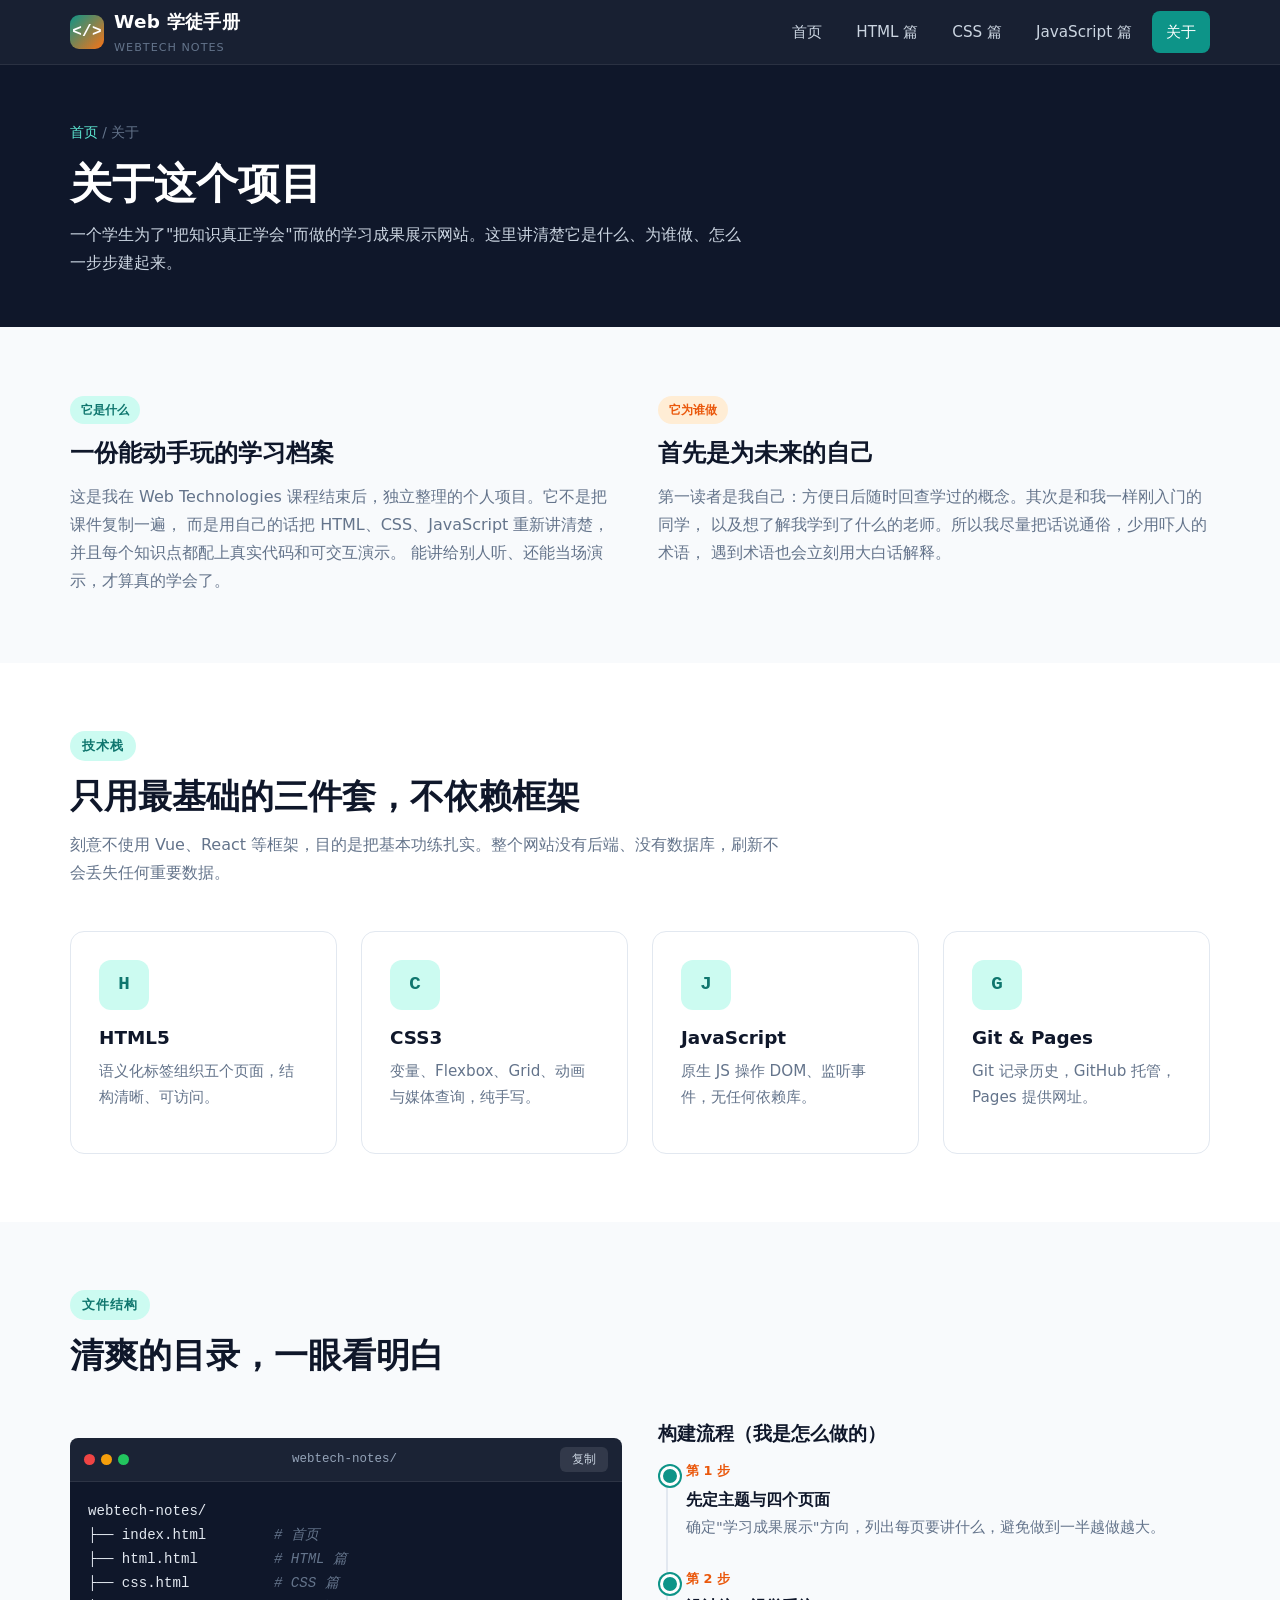
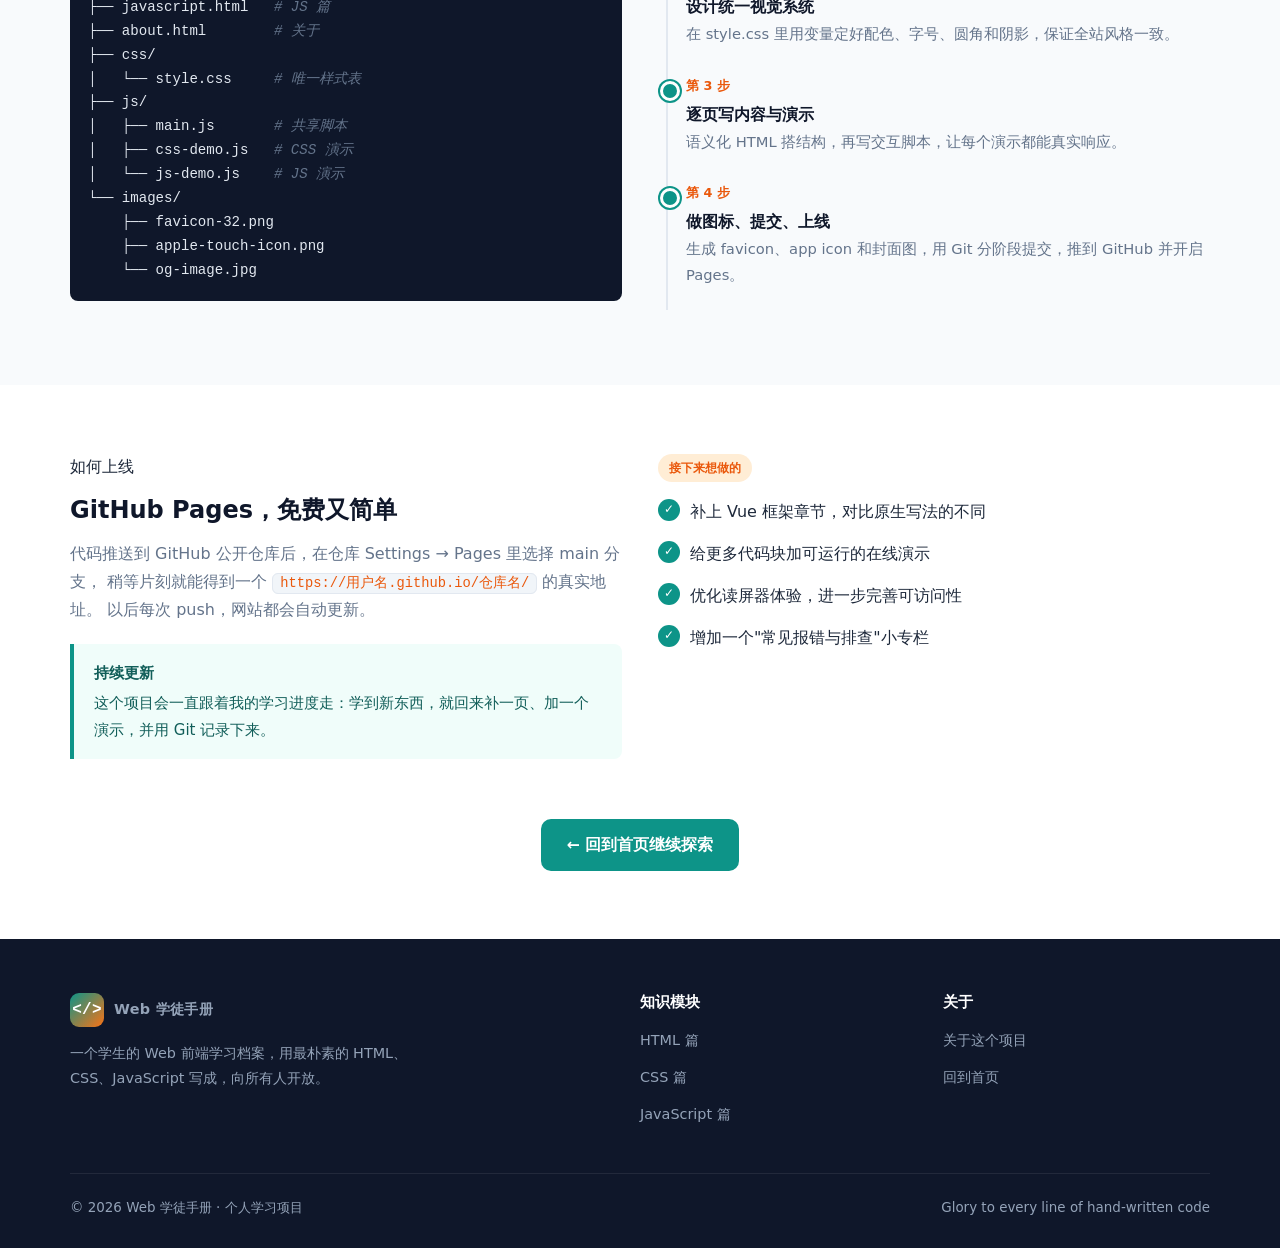
==== about.html @ 60e138d3 "添加关于页：项目背景、技术栈与构建流程" ====
<!DOCTYPE html>
<html lang="zh-CN">
<head>
  <meta charset="UTF-8">
  <meta name="viewport" content="width=device-width, initial-scale=1.0">
  <title>关于 · Web 学徒手册</title>
  <meta name="description" content="关于这个学习成果展示网站：它是什么、为谁而做、用了哪些技术，以及从空文件夹到上线的完整构建过程。">

  <link rel="icon" href="images/favicon-32.png" sizes="32x32">
  <link rel="apple-touch-icon" href="images/apple-touch-icon.png">
  <meta property="og:title" content="关于 · Web 学徒手册">
  <meta property="og:description" content="这个学习展示网站是什么、为谁做、怎么建的。">
  <meta property="og:image" content="https://YOUR-NAME.github.io/webtech-notes/images/og-image.jpg">
  <meta property="og:url" content="https://YOUR-NAME.github.io/webtech-notes/about.html">
  <meta property="og:type" content="website">
  <meta name="twitter:card" content="summary_large_image">

  <link rel="stylesheet" href="css/style.css">
</head>
<body>

  <header class="site-header">
    <div class="container nav-bar">
      <a class="brand" href="index.html">
        <span class="mark">&lt;/&gt;</span>
        <span>Web 学徒手册<small>WEBTECH NOTES</small></span>
      </a>
      <button class="nav-toggle" aria-label="切换菜单" aria-expanded="false">
        <span></span><span></span><span></span>
      </button>
      <nav class="nav-links" aria-label="主导航">
        <a href="index.html">首页</a>
        <a href="html.html">HTML 篇</a>
        <a href="css.html">CSS 篇</a>
        <a href="javascript.html">JavaScript 篇</a>
        <a href="about.html" class="active">关于</a>
      </nav>
    </div>
  </header>

  <main>
    <section class="page-hero">
      <div class="container">
        <p class="crumb"><a href="index.html">首页</a> / 关于</p>
        <h1>关于这个项目</h1>
        <p>一个学生为了"把知识真正学会"而做的学习成果展示网站。这里讲清楚它是什么、为谁做、怎么一步步建起来。</p>
      </div>
    </section>

    <!-- 是什么 / 为谁 -->
    <section class="section">
      <div class="container">
        <div class="grid grid-2" style="gap:36px; align-items:start;">
          <article class="reveal">
            <span class="badge">它是什么</span>
            <h2 style="margin:14px 0;">一份能动手玩的学习档案</h2>
            <p style="color:var(--muted);">
              这是我在 Web Technologies 课程结束后，独立整理的个人项目。它不是把课件复制一遍，
              而是用自己的话把 HTML、CSS、JavaScript 重新讲清楚，并且每个知识点都配上真实代码和可交互演示。
              能讲给别人听、还能当场演示，才算真的学会了。
            </p>
          </article>
          <article class="reveal">
            <span class="badge orange">它为谁做</span>
            <h2 style="margin:14px 0;">首先是为未来的自己</h2>
            <p style="color:var(--muted);">
              第一读者是我自己：方便日后随时回查学过的概念。其次是和我一样刚入门的同学，
              以及想了解我学到了什么的老师。所以我尽量把话说通俗，少用吓人的术语，
              遇到术语也会立刻用大白话解释。
            </p>
          </article>
        </div>
      </div>
    </section>

    <!-- 技术栈 -->
    <section class="section alt">
      <div class="container">
        <div class="section-head reveal">
          <span class="tag">技术栈</span>
          <h2>只用最基础的三件套，不依赖框架</h2>
          <p>刻意不使用 Vue、React 等框架，目的是把基本功练扎实。整个网站没有后端、没有数据库，刷新不会丢失任何重要数据。</p>
        </div>
        <div class="grid grid-4">
          <div class="card reveal">
            <div class="icon">H</div>
            <h3>HTML5</h3>
            <p>语义化标签组织五个页面，结构清晰、可访问。</p>
          </div>
          <div class="card reveal">
            <div class="icon accent-bg">C</div>
            <h3>CSS3</h3>
            <p>变量、Flexbox、Grid、动画与媒体查询，纯手写。</p>
          </div>
          <div class="card reveal">
            <div class="icon">J</div>
            <h3>JavaScript</h3>
            <p>原生 JS 操作 DOM、监听事件，无任何依赖库。</p>
          </div>
          <div class="card reveal">
            <div class="icon accent-bg">G</div>
            <h3>Git &amp; Pages</h3>
            <p>Git 记录历史，GitHub 托管，Pages 提供网址。</p>
          </div>
        </div>
      </div>
    </section>

    <!-- 项目结构 -->
    <section class="section">
      <div class="container">
        <div class="section-head reveal">
          <span class="tag">文件结构</span>
          <h2>清爽的目录，一眼看明白</h2>
        </div>
        <div class="grid grid-2" style="align-items:start; gap:36px;">
          <div class="reveal">
            <div class="code-block">
              <div class="code-bar">
                <span class="dots"><i></i><i></i><i></i></span>
                <span class="fname">webtech-notes/</span>
                <button class="copy-btn">复制</button>
              </div>
<pre>webtech-notes/
├── index.html        <span class="t-com"># 首页</span>
├── html.html         <span class="t-com"># HTML 篇</span>
├── css.html          <span class="t-com"># CSS 篇</span>
├── javascript.html   <span class="t-com"># JS 篇</span>
├── about.html        <span class="t-com"># 关于</span>
├── css/
│   └── style.css     <span class="t-com"># 唯一样式表</span>
├── js/
│   ├── main.js       <span class="t-com"># 共享脚本</span>
│   ├── css-demo.js   <span class="t-com"># CSS 演示</span>
│   └── js-demo.js    <span class="t-com"># JS 演示</span>
└── images/
    ├── favicon-32.png
    ├── apple-touch-icon.png
    └── og-image.jpg</pre>
            </div>
          </div>
          <div class="reveal">
            <h3 style="margin-bottom:14px;">构建流程（我是怎么做的）</h3>
            <div class="timeline">
              <div class="timeline-item">
                <div class="when">第 1 步</div>
                <h4>先定主题与四个页面</h4>
                <p>确定"学习成果展示"方向，列出每页要讲什么，避免做到一半越做越大。</p>
              </div>
              <div class="timeline-item">
                <div class="when">第 2 步</div>
                <h4>设计统一视觉系统</h4>
                <p>在 style.css 里用变量定好配色、字号、圆角和阴影，保证全站风格一致。</p>
              </div>
              <div class="timeline-item">
                <div class="when">第 3 步</div>
                <h4>逐页写内容与演示</h4>
                <p>语义化 HTML 搭结构，再写交互脚本，让每个演示都能真实响应。</p>
              </div>
              <div class="timeline-item">
                <div class="when">第 4 步</div>
                <h4>做图标、提交、上线</h4>
                <p>生成 favicon、app icon 和封面图，用 Git 分阶段提交，推到 GitHub 并开启 Pages。</p>
              </div>
            </div>
          </div>
        </div>
      </div>
    </section>

    <!-- 部署与未来 -->
    <section class="section alt">
      <div class="container">
        <div class="grid grid-2" style="gap:36px; align-items:start;">
          <div class="reveal">
            <span class="tag">如何上线</span>
            <h2 style="margin:14px 0;">GitHub Pages，免费又简单</h2>
            <p style="color:var(--muted); margin-bottom:16px;">
              代码推送到 GitHub 公开仓库后，在仓库 Settings → Pages 里选择 main 分支，
              稍等片刻就能得到一个 <code class="inline">https://用户名.github.io/仓库名/</code> 的真实地址。
              以后每次 push，网站都会自动更新。
            </p>
            <div class="callout info">
              <strong>持续更新</strong>
              这个项目会一直跟着我的学习进度走：学到新东西，就回来补一页、加一个演示，并用 Git 记录下来。
            </div>
          </div>
          <div class="reveal">
            <span class="badge orange">接下来想做的</span>
            <ul class="feature-list" style="margin-top:16px;">
              <li>补上 Vue 框架章节，对比原生写法的不同</li>
              <li>给更多代码块加可运行的在线演示</li>
              <li>优化读屏器体验，进一步完善可访问性</li>
              <li>增加一个"常见报错与排查"小专栏</li>
            </ul>
          </div>
        </div>

        <div style="display:flex; justify-content:center; margin-top:40px;" class="reveal">
          <a href="index.html" class="btn btn-primary">← 回到首页继续探索</a>
        </div>
      </div>
    </section>
  </main>

  <footer class="site-footer">
    <div class="container">
      <div class="footer-grid">
        <div>
          <a class="brand" href="index.html">
            <span class="mark">&lt;/&gt;</span><span>Web 学徒手册</span>
          </a>
          <p>一个学生的 Web 前端学习档案，用最朴素的 HTML、CSS、JavaScript 写成，向所有人开放。</p>
        </div>
        <div>
          <h4>知识模块</h4>
          <ul>
            <li><a href="html.html">HTML 篇</a></li>
            <li><a href="css.html">CSS 篇</a></li>
            <li><a href="javascript.html">JavaScript 篇</a></li>
          </ul>
        </div>
        <div>
          <h4>关于</h4>
          <ul>
            <li><a href="about.html">关于这个项目</a></li>
            <li><a href="index.html">回到首页</a></li>
          </ul>
        </div>
      </div>
      <div class="footer-bottom">
        <span>© <span data-year>2026</span> Web 学徒手册 · 个人学习项目</span>
        <span>Glory to every line of hand-written code</span>
      </div>
    </div>
  </footer>

  <button class="to-top" aria-label="回到顶部">↑</button>
  <script src="js/main.js"></script>
</body>
</html>
---- css/style.css ----
/* =========================================================
   WebTech Notes · 学习成果展示网站 共享样式表
   纯手写 CSS：变量 + Flexbox + Grid + 响应式
   ========================================================= */

/* ---------- 设计变量 ---------- */
:root {
  --brand: #0d9488;        /* 主色 teal */
  --brand-dark: #0f766e;
  --brand-light: #ccfbf1;
  --accent: #f97316;       /* 橙色强调 */
  --accent-dark: #ea580c;
  --ink: #1e293b;          /* 正文深灰蓝 */
  --muted: #64748b;
  --line: #e2e8f0;
  --bg: #f8fafc;
  --card: #ffffff;
  --dark: #0f172a;         /* 导航/页脚/代码块 */
  --code-bg: #0f172a;
  --code-ink: #e2e8f0;
  --shadow: 0 4px 16px rgba(15, 23, 42, 0.08);
  --shadow-lg: 0 12px 32px rgba(15, 23, 42, 0.14);
  --radius: 14px;
  --radius-sm: 8px;
  --maxw: 1140px;
  --font: "PingFang SC", "Microsoft YaHei", "Segoe UI", system-ui, -apple-system, sans-serif;
  --mono: "Cascadia Code", "JetBrains Mono", Consolas, Monaco, "Courier New", monospace;
}

/* ---------- 基础重置 ---------- */
* { margin: 0; padding: 0; box-sizing: border-box; }

html { scroll-behavior: smooth; }

body {
  font-family: var(--font);
  color: var(--ink);
  background: var(--bg);
  line-height: 1.75;
  font-size: 16px;
  -webkit-font-smoothing: antialiased;
}

img { max-width: 100%; display: block; }
a { color: var(--brand-dark); text-decoration: none; }
ul { list-style: none; }

h1, h2, h3, h4 { line-height: 1.3; color: var(--dark); font-weight: 700; }

.container { width: min(92%, var(--maxw)); margin-inline: auto; }

/* ---------- 顶部导航 ---------- */
.site-header {
  position: sticky;
  top: 0;
  z-index: 100;
  background: rgba(15, 23, 42, 0.96);
  backdrop-filter: blur(8px);
  border-bottom: 1px solid rgba(255, 255, 255, 0.08);
}
.nav-bar {
  display: flex;
  align-items: center;
  justify-content: space-between;
  height: 64px;
}
.brand {
  display: flex;
  align-items: center;
  gap: 10px;
  color: #fff;
  font-weight: 800;
  font-size: 1.15rem;
  letter-spacing: 0.3px;
}
.brand .mark {
  display: grid;
  place-items: center;
  width: 34px;
  height: 34px;
  border-radius: 9px;
  background: linear-gradient(135deg, var(--brand), var(--accent));
  color: #fff;
  font-family: var(--mono);
  font-size: 1rem;
}
.brand small { color: var(--muted); font-weight: 500; font-size: 0.7rem; display: block; letter-spacing: 1px; }

.nav-links { display: flex; align-items: center; gap: 6px; }
.nav-links a {
  color: #cbd5e1;
  padding: 8px 14px;
  border-radius: 8px;
  font-size: 0.95rem;
  font-weight: 500;
  transition: background 0.2s, color 0.2s;
}
.nav-links a:hover { background: rgba(255, 255, 255, 0.1); color: #fff; }
.nav-links a.active { background: var(--brand); color: #fff; }

/* 汉堡按钮（移动端） */
.nav-toggle {
  display: none;
  flex-direction: column;
  justify-content: center;
  gap: 5px;
  width: 42px;
  height: 42px;
  background: transparent;
  border: 0;
  cursor: pointer;
}
.nav-toggle span {
  display: block;
  height: 2px;
  width: 22px;
  margin-inline: auto;
  background: #fff;
  border-radius: 2px;
  transition: transform 0.25s, opacity 0.25s;
}
.nav-toggle.open span:nth-child(1) { transform: translateY(7px) rotate(45deg); }
.nav-toggle.open span:nth-child(2) { opacity: 0; }
.nav-toggle.open span:nth-child(3) { transform: translateY(-7px) rotate(-45deg); }

/* ---------- Hero 区 ---------- */
.hero {
  position: relative;
  background: radial-gradient(1200px 500px at 80% -10%, rgba(13, 148, 136, 0.35), transparent),
              radial-gradient(900px 500px at 10% 10%, rgba(249, 115, 22, 0.22), transparent),
              var(--dark);
  color: #e2e8f0;
  padding: 84px 0 92px;
  overflow: hidden;
}
.hero .eyebrow {
  display: inline-flex;
  align-items: center;
  gap: 8px;
  background: rgba(255, 255, 255, 0.08);
  border: 1px solid rgba(255, 255, 255, 0.14);
  color: var(--brand-light);
  padding: 6px 14px;
  border-radius: 999px;
  font-size: 0.82rem;
  font-weight: 600;
  margin-bottom: 22px;
}
.hero h1 {
  color: #fff;
  font-size: clamp(2rem, 5vw, 3.2rem);
  margin-bottom: 18px;
  letter-spacing: 0.5px;
}
.hero h1 .grad {
  background: linear-gradient(90deg, var(--brand-light), #5eead4 40%, var(--accent));
  -webkit-background-clip: text;
  background-clip: text;
  color: transparent;
}
.hero p.lead {
  font-size: 1.1rem;
  color: #cbd5e1;
  max-width: 640px;
  margin-bottom: 32px;
}
.hero-actions { display: flex; flex-wrap: wrap; gap: 14px; }
.hero-stats {
  display: flex;
  flex-wrap: wrap;
  gap: 36px;
  margin-top: 48px;
}
.hero-stats .num {
  font-size: 2rem;
  font-weight: 800;
  color: #fff;
  font-family: var(--mono);
}
.hero-stats .lbl { color: var(--muted); font-size: 0.88rem; }

/* 页面内小 hero（子页面顶部） */
.page-hero {
  background: var(--dark);
  color: #e2e8f0;
  padding: 56px 0 50px;
}
.page-hero .crumb { font-size: 0.85rem; color: var(--muted); margin-bottom: 12px; }
.page-hero .crumb a { color: #5eead4; }
.page-hero h1 { color: #fff; font-size: clamp(1.8rem, 4vw, 2.6rem); margin-bottom: 10px; }
.page-hero p { color: #cbd5e1; max-width: 680px; }

/* ---------- 按钮 ---------- */
.btn {
  display: inline-flex;
  align-items: center;
  gap: 8px;
  padding: 12px 26px;
  border-radius: 10px;
  font-weight: 600;
  font-size: 0.98rem;
  border: 0;
  cursor: pointer;
  transition: transform 0.15s, box-shadow 0.2s, background 0.2s;
}
.btn-primary { background: var(--brand); color: #fff; }
.btn-primary:hover { background: var(--brand-dark); transform: translateY(-2px); box-shadow: var(--shadow); }
.btn-accent { background: var(--accent); color: #fff; }
.btn-accent:hover { background: var(--accent-dark); transform: translateY(-2px); }
.btn-ghost { background: rgba(255,255,255,0.08); color: #fff; border: 1px solid rgba(255,255,255,0.2); }
.btn-ghost:hover { background: rgba(255,255,255,0.16); }
.btn-sm { padding: 8px 16px; font-size: 0.88rem; border-radius: 8px; }

/* ---------- 通用区块 ---------- */
.section { padding: 68px 0; }
.section.alt { background: #fff; }
.section-head { max-width: 720px; margin-bottom: 44px; }
.section-head .tag {
  display: inline-block;
  color: var(--brand-dark);
  background: var(--brand-light);
  font-weight: 700;
  font-size: 0.8rem;
  letter-spacing: 1px;
  padding: 4px 12px;
  border-radius: 999px;
  margin-bottom: 14px;
}
.section-head h2 { font-size: clamp(1.5rem, 3vw, 2.1rem); margin-bottom: 12px; }
.section-head p { color: var(--muted); }

/* ---------- 卡片网格 ---------- */
.grid { display: grid; gap: 24px; }
.grid-3 { grid-template-columns: repeat(3, 1fr); }
.grid-2 { grid-template-columns: repeat(2, 1fr); }
.grid-4 { grid-template-columns: repeat(4, 1fr); }

.card {
  background: var(--card);
  border: 1px solid var(--line);
  border-radius: var(--radius);
  padding: 28px;
  transition: transform 0.2s, box-shadow 0.2s, border-color 0.2s;
}
.card:hover { transform: translateY(-6px); box-shadow: var(--shadow-lg); border-color: var(--brand); }
.card .icon {
  display: grid;
  place-items: center;
  width: 50px;
  height: 50px;
  border-radius: 12px;
  background: var(--brand-light);
  color: var(--brand-dark);
  font-family: var(--mono);
  font-weight: 800;
  font-size: 1.2rem;
  margin-bottom: 16px;
}
.card h3 { font-size: 1.15rem; margin-bottom: 8px; }
.card p { color: var(--muted); font-size: 0.95rem; margin-bottom: 14px; }
.card .go { font-weight: 600; color: var(--brand-dark); font-size: 0.9rem; }
.card .go::after { content: " →"; transition: margin 0.2s; }
.card:hover .go::after { margin-left: 4px; }

/* 模块卡片（首页，带编号颜色） */
.module-card { display: flex; flex-direction: column; }
.module-card .icon.accent-bg { background: #ffedd5; color: var(--accent-dark); }

/* ---------- 代码块 ---------- */
.code-block {
  position: relative;
  background: var(--code-bg);
  border-radius: var(--radius-sm);
  margin: 16px 0;
  overflow: hidden;
}
.code-block .code-bar {
  display: flex;
  align-items: center;
  justify-content: space-between;
  padding: 9px 14px;
  background: rgba(255,255,255,0.05);
  border-bottom: 1px solid rgba(255,255,255,0.08);
}
.code-block .dots { display: flex; gap: 6px; }
.code-block .dots i { width: 11px; height: 11px; border-radius: 50%; background: #ef4444; display: block; }
.code-block .dots i:nth-child(2) { background: #f59e0b; }
.code-block .dots i:nth-child(3) { background: #22c55e; }
.code-block .fname { color: #94a3b8; font-size: 0.78rem; font-family: var(--mono); }
.copy-btn {
  background: rgba(255,255,255,0.1);
  color: #cbd5e1;
  border: 0;
  padding: 4px 12px;
  border-radius: 6px;
  font-size: 0.78rem;
  cursor: pointer;
  font-family: var(--font);
}
.copy-btn:hover { background: var(--brand); color: #fff; }
.code-block pre {
  padding: 18px;
  overflow-x: auto;
  font-family: var(--mono);
  font-size: 0.88rem;
  line-height: 1.7;
  color: var(--code-ink);
}
/* 简单的语法高亮（用 span 类手动标注） */
.t-tag { color: #7dd3fc; }
.t-attr { color: #fcd34d; }
.t-str { color: #86efac; }
.t-com { color: #64748b; font-style: italic; }
.t-kw { color: #c4b5fd; }
.t-fn { color: #fbbf24; }
.t-num { color: #fca5a5; }

/* 行内代码 */
code.inline {
  background: #f1f5f9;
  color: var(--accent-dark);
  border: 1px solid var(--line);
  padding: 2px 7px;
  border-radius: 6px;
  font-family: var(--mono);
  font-size: 0.86em;
}

/* ---------- 演示框（交互 demo） ---------- */
.demo {
  border: 1px solid var(--line);
  border-radius: var(--radius);
  background: #fff;
  padding: 26px;
  margin: 18px 0;
}
.demo .demo-title {
  font-size: 0.82rem;
  font-weight: 700;
  color: var(--brand-dark);
  text-transform: uppercase;
  letter-spacing: 1px;
  margin-bottom: 16px;
  display: flex;
  align-items: center;
  gap: 8px;
}
.demo .demo-title::before {
  content: "";
  width: 8px; height: 8px; border-radius: 50%;
  background: var(--accent);
}
.demo-row { display: flex; flex-wrap: wrap; gap: 14px; align-items: center; }

/* ---------- 标签/徽章 ---------- */
.badge {
  display: inline-block;
  padding: 3px 11px;
  border-radius: 999px;
  font-size: 0.78rem;
  font-weight: 600;
  background: var(--brand-light);
  color: var(--brand-dark);
}
.badge.orange { background: #ffedd5; color: var(--accent-dark); }
.badge.slate { background: #f1f5f9; color: var(--muted); }

/* ---------- 知识点列表 ---------- */
.feature-list { display: grid; gap: 14px; }
.feature-list li {
  position: relative;
  padding-left: 32px;
  color: var(--ink);
}
.feature-list li::before {
  content: "✓";
  position: absolute;
  left: 0; top: 1px;
  display: grid;
  place-items: center;
  width: 22px; height: 22px;
  border-radius: 50%;
  background: var(--brand);
  color: #fff;
  font-size: 0.75rem;
  font-weight: 700;
}

/* ---------- 表格 ---------- */
.table-wrap { overflow-x: auto; border: 1px solid var(--line); border-radius: var(--radius-sm); }
table { width: 100%; border-collapse: collapse; background: #fff; min-width: 520px; }
th, td { padding: 13px 16px; text-align: left; border-bottom: 1px solid var(--line); font-size: 0.92rem; }
th { background: #f1f5f9; color: var(--dark); font-weight: 700; }
tbody tr:last-child td { border-bottom: 0; }
tbody tr:hover { background: #f8fafc; }

/* ---------- 语义化标签示意（HTML 页） ---------- */
.semantic-demo {
  border: 2px dashed var(--brand);
  border-radius: var(--radius-sm);
  padding: 14px;
  display: grid;
  gap: 10px;
}
.semantic-demo .sem-box {
  border: 1px solid var(--line);
  border-radius: 8px;
  padding: 12px 14px;
  background: #f8fafc;
  font-family: var(--mono);
  font-size: 0.85rem;
  color: var(--brand-dark);
}
.semantic-demo .sem-box.header { background: var(--dark); color: #5eead4; }
.semantic-demo .sem-box.footer { background: var(--dark); color: #fdba74; }
.semantic-demo .mid { display: grid; grid-template-columns: 2fr 1fr; gap: 10px; }

/* ---------- 盒模型交互演示（CSS 页） ---------- */
.box-model-stage {
  display: grid;
  place-items: center;
  background: #f1f5f9;
  border-radius: var(--radius-sm);
  padding: 30px;
}
.bm-margin { background: #fde68a; padding: 26px; border-radius: 6px; transition: padding 0.2s; }
.bm-border { background: var(--accent); padding: 14px; border-radius: 4px; transition: padding 0.2s; }
.bm-padding { background: #a7f3d0; padding: 20px; border-radius: 4px; transition: padding 0.2s; }
.bm-content {
  background: #7dd3fc;
  min-width: 150px;
  text-align: center;
  padding: 22px;
  border-radius: 4px;
  font-family: var(--mono);
  font-weight: 700;
}
.range-control { display: flex; flex-direction: column; gap: 4px; }
.range-control label { font-size: 0.85rem; font-weight: 600; color: var(--muted); }
.range-control input[type=range] { width: 100%; accent-color: var(--brand); }
.range-control .val { font-family: var(--mono); color: var(--accent-dark); font-weight: 700; }

/* Flexbox 演示 */
.flex-stage {
  display: flex;
  gap: 10px;
  background: #f1f5f9;
  border-radius: var(--radius-sm);
  padding: 16px;
  min-height: 130px;
  transition: flex-direction 0.3s, justify-content 0.3s;
}
.flex-stage .flex-item {
  display: grid;
  place-items: center;
  width: 52px; height: 52px;
  background: var(--brand);
  color: #fff;
  border-radius: 8px;
  font-family: var(--mono);
  font-weight: 700;
}
.seg-control { display: inline-flex; background: #f1f5f9; border-radius: 8px; padding: 4px; gap: 4px; }
.seg-control button {
  border: 0;
  background: transparent;
  padding: 7px 14px;
  border-radius: 6px;
  cursor: pointer;
  font-size: 0.85rem;
  font-weight: 600;
  color: var(--muted);
  font-family: var(--font);
}
.seg-control button.on { background: var(--brand); color: #fff; }

/* ---------- JS 页小部件 ---------- */
.counter-display {
  font-family: var(--mono);
  font-size: 2.6rem;
  font-weight: 800;
  color: var(--dark);
  min-width: 110px;
  text-align: center;
}
.color-swatch {
  width: 100%;
  height: 110px;
  border-radius: var(--radius-sm);
  background: rgb(13, 148, 136);
  display: grid;
  place-items: center;
  color: #fff;
  font-family: var(--mono);
  font-weight: 700;
  transition: background 0.2s;
}
input[type=range].color-range { accent-color: var(--accent); width: 100%; }
.todo-input {
  display: flex; gap: 10px;
}
.todo-input input {
  flex: 1;
  padding: 11px 14px;
  border: 1px solid var(--line);
  border-radius: 8px;
  font-family: var(--font);
  font-size: 0.95rem;
}
.todo-input input:focus { outline: 2px solid var(--brand); border-color: transparent; }
.todo-list { margin-top: 16px; display: grid; gap: 8px; }
.todo-list li {
  display: flex;
  align-items: center;
  gap: 10px;
  padding: 10px 14px;
  background: #f8fafc;
  border: 1px solid var(--line);
  border-radius: 8px;
}
.todo-list li.done span { text-decoration: line-through; color: var(--muted); }
.todo-list li button {
  margin-left: auto;
  background: transparent;
  border: 0;
  color: #ef4444;
  cursor: pointer;
  font-size: 1rem;
}
.todo-empty { color: var(--muted); font-size: 0.9rem; text-align: center; padding: 14px; }

/* ---------- 时间线（学习历程） ---------- */
.timeline { position: relative; padding-left: 28px; }
.timeline::before {
  content: "";
  position: absolute;
  left: 8px; top: 6px; bottom: 6px;
  width: 2px;
  background: var(--line);
}
.timeline-item { position: relative; padding-bottom: 28px; }
.timeline-item::before {
  content: "";
  position: absolute;
  left: -26px; top: 6px;
  width: 14px; height: 14px;
  border-radius: 50%;
  background: var(--brand);
  border: 3px solid #fff;
  box-shadow: 0 0 0 2px var(--brand);
}
.timeline-item h4 { font-size: 1.02rem; margin-bottom: 4px; }
.timeline-item .when { font-size: 0.8rem; color: var(--accent-dark); font-weight: 700; margin-bottom: 6px; }
.timeline-item p { color: var(--muted); font-size: 0.92rem; }

/* ---------- 引用/提示框 ---------- */
.callout {
  border-left: 4px solid var(--accent);
  background: #fff7ed;
  padding: 16px 20px;
  border-radius: 0 var(--radius-sm) var(--radius-sm) 0;
  margin: 20px 0;
  color: #9a3412;
  font-size: 0.94rem;
}
.callout.info { border-color: var(--brand); background: #f0fdfa; color: #115e59; }
.callout strong { display: block; margin-bottom: 4px; }

/* ---------- 页脚 ---------- */
.site-footer {
  background: var(--dark);
  color: #94a3b8;
  padding: 54px 0 28px;
}
.footer-grid {
  display: grid;
  grid-template-columns: 2fr 1fr 1fr;
  gap: 36px;
  margin-bottom: 36px;
}
.site-footer .brand { margin-bottom: 14px; }
.site-footer p { font-size: 0.9rem; max-width: 340px; }
.site-footer h4 { color: #fff; font-size: 0.95rem; margin-bottom: 14px; }
.site-footer ul li { margin-bottom: 9px; }
.site-footer a { color: #94a3b8; font-size: 0.9rem; }
.site-footer a:hover { color: #5eead4; }
.footer-bottom {
  border-top: 1px solid rgba(255,255,255,0.08);
  padding-top: 22px;
  display: flex;
  justify-content: space-between;
  flex-wrap: wrap;
  gap: 10px;
  font-size: 0.84rem;
}

/* ---------- 回到顶部 ---------- */
.to-top {
  position: fixed;
  right: 24px;
  bottom: 24px;
  width: 46px;
  height: 46px;
  border-radius: 50%;
  background: var(--brand);
  color: #fff;
  border: 0;
  cursor: pointer;
  font-size: 1.2rem;
  box-shadow: var(--shadow-lg);
  opacity: 0;
  pointer-events: none;
  transform: translateY(12px);
  transition: opacity 0.25s, transform 0.25s, background 0.2s;
  z-index: 90;
}
.to-top.show { opacity: 1; pointer-events: auto; transform: translateY(0); }
.to-top:hover { background: var(--brand-dark); }

/* ---------- 滚动入场动画 ---------- */
.reveal { opacity: 0; transform: translateY(26px); transition: opacity 0.6s ease, transform 0.6s ease; }
.reveal.visible { opacity: 1; transform: translateY(0); }

/* ---------- 响应式 ---------- */
@media (max-width: 960px) {
  .grid-4 { grid-template-columns: repeat(2, 1fr); }
  .grid-3 { grid-template-columns: repeat(2, 1fr); }
  .footer-grid { grid-template-columns: 1fr 1fr; }
}

@media (max-width: 720px) {
  .nav-toggle { display: flex; }
  .nav-links {
    position: absolute;
    top: 64px;
    left: 0;
    right: 0;
    flex-direction: column;
    align-items: stretch;
    gap: 4px;
    background: var(--dark);
    padding: 14px 16px 20px;
    border-bottom: 1px solid rgba(255,255,255,0.1);
    max-height: 0;
    overflow: hidden;
    transition: max-height 0.3s ease, padding 0.3s ease;
    padding-top: 0;
    padding-bottom: 0;
  }
  .nav-links.open { max-height: 360px; padding-top: 14px; padding-bottom: 20px; }
  .nav-links a { padding: 12px 14px; }

  .grid-3, .grid-2, .grid-4 { grid-template-columns: 1fr; }
  .hero { padding: 60px 0 66px; }
  .hero-stats { gap: 24px; }
  .section { padding: 50px 0; }
  .semantic-demo .mid { grid-template-columns: 1fr; }
  .footer-grid { grid-template-columns: 1fr; gap: 26px; }
  .footer-bottom { flex-direction: column; }
}

@media (max-width: 420px) {
  .hero-actions .btn { width: 100%; justify-content: center; }
  .demo { padding: 18px; }
}
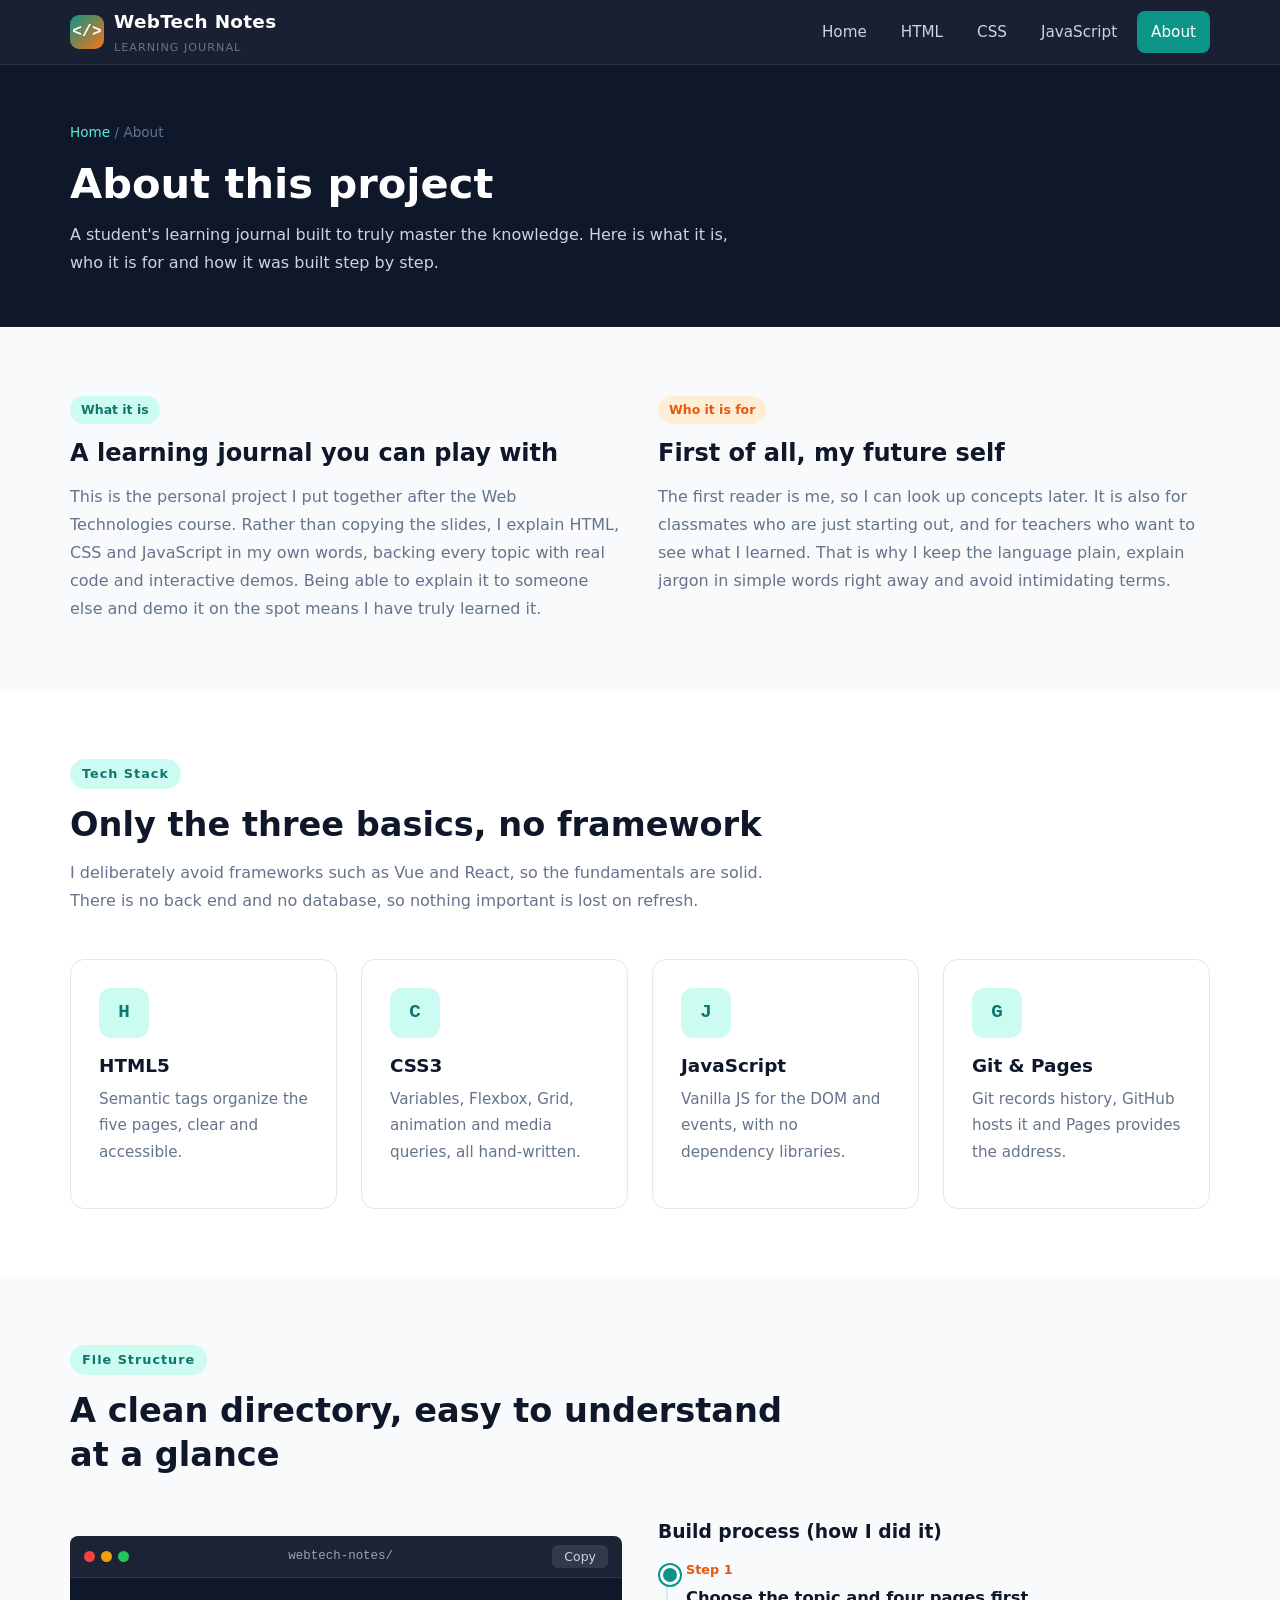
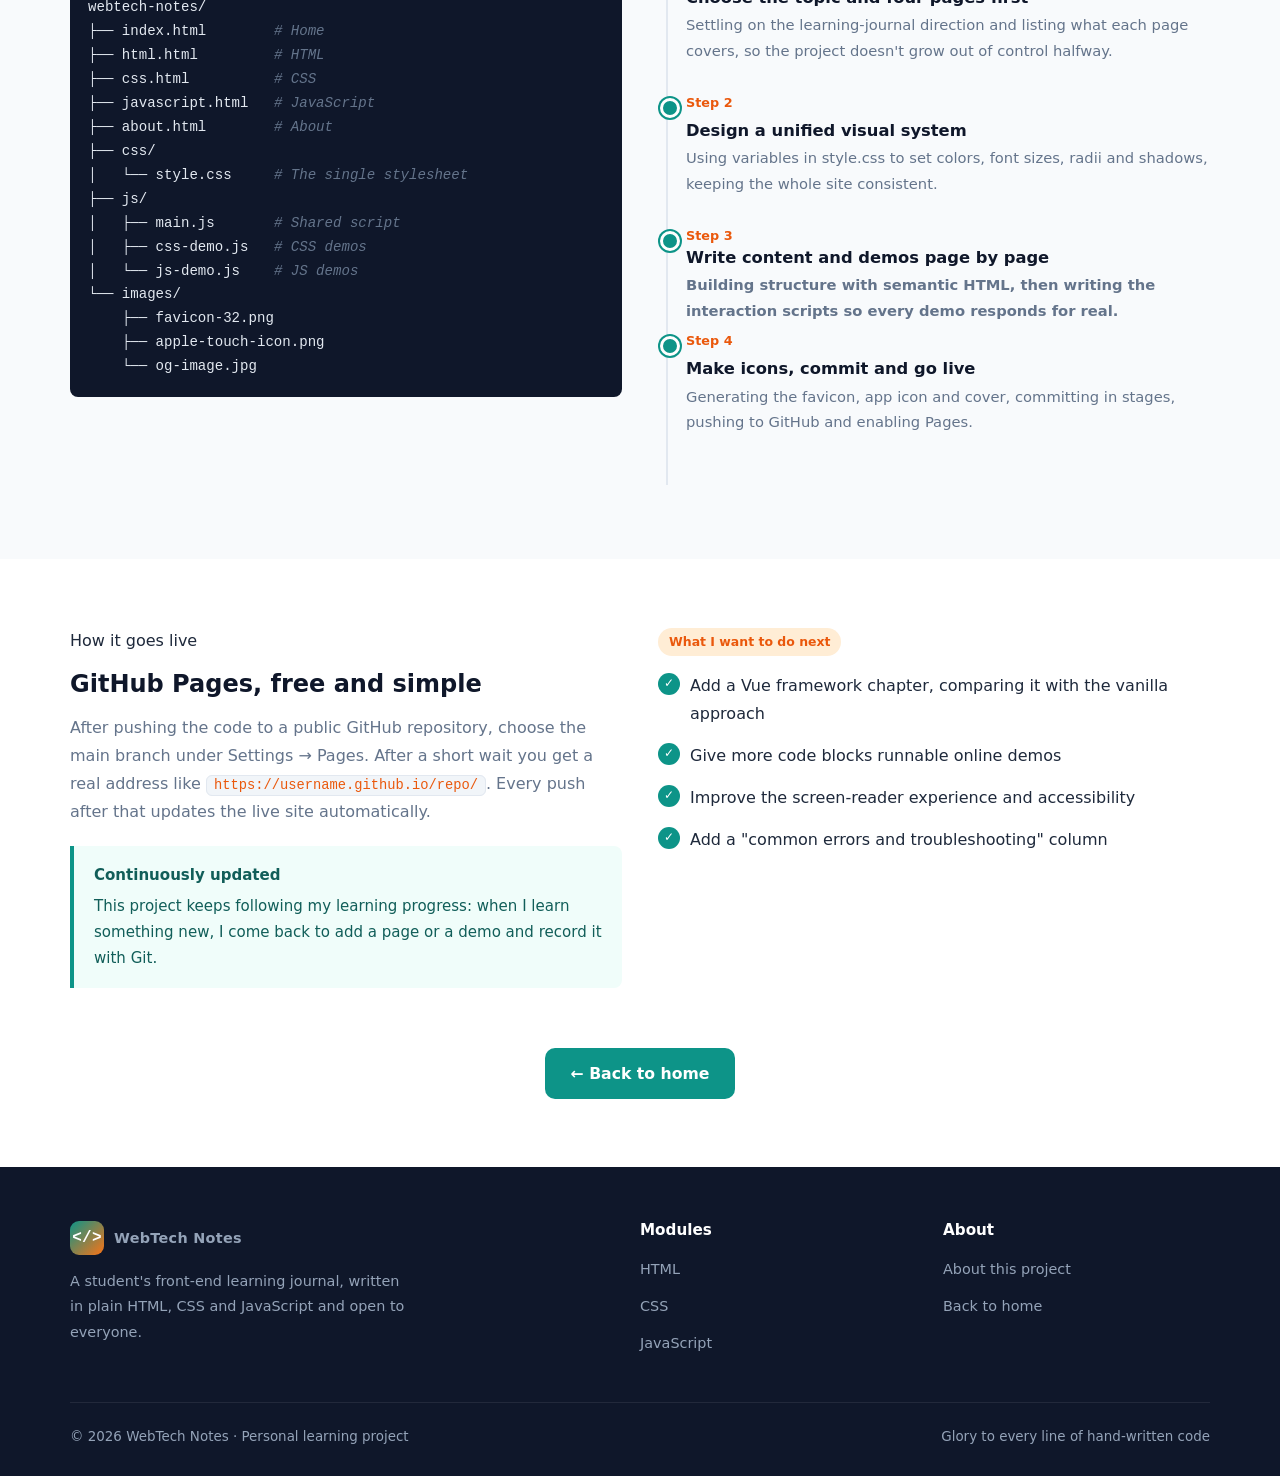
==== commit 79b50ef9: "Translate the whole site and assets into English for an English submission" ====
--- a/about.html
+++ b/about.html
@@ -1,17 +1,17 @@
 <!DOCTYPE html>
-<html lang="zh-CN">
+<html lang="en">
 <head>
   <meta charset="UTF-8">
   <meta name="viewport" content="width=device-width, initial-scale=1.0">
-  <title>关于 · Web 学徒手册</title>
-  <meta name="description" content="关于这个学习成果展示网站：它是什么、为谁而做、用了哪些技术，以及从空文件夹到上线的完整构建过程。">
+  <title>About · WebTech Notes</title>
+  <meta name="description" content="About this learning journal: what it is, who it is for, the technologies used, and the full build process from an empty folder to going live.">
 
   <link rel="icon" href="images/favicon-32.png" sizes="32x32">
   <link rel="apple-touch-icon" href="images/apple-touch-icon.png">
-  <meta property="og:title" content="关于 · Web 学徒手册">
-  <meta property="og:description" content="这个学习展示网站是什么、为谁做、怎么建的。">
-  <meta property="og:image" content="https://YOUR-NAME.github.io/webtech-notes/images/og-image.jpg">
-  <meta property="og:url" content="https://YOUR-NAME.github.io/webtech-notes/about.html">
+  <meta property="og:title" content="About · WebTech Notes">
+  <meta property="og:description" content="What this learning journal is, who it is for and how it was built.">
+  <meta property="og:image" content="https://qianniu2007.github.io/webtech-notes/images/og-image.jpg">
+  <meta property="og:url" content="https://qianniu2007.github.io/webtech-notes/about.html">
   <meta property="og:type" content="website">
   <meta name="twitter:card" content="summary_large_image">
 
@@ -23,17 +23,17 @@
     <div class="container nav-bar">
       <a class="brand" href="index.html">
         <span class="mark">&lt;/&gt;</span>
-        <span>Web 学徒手册<small>WEBTECH NOTES</small></span>
+        <span>WebTech Notes<small>LEARNING JOURNAL</small></span>
       </a>
-      <button class="nav-toggle" aria-label="切换菜单" aria-expanded="false">
+      <button class="nav-toggle" aria-label="Toggle menu" aria-expanded="false">
         <span></span><span></span><span></span>
       </button>
-      <nav class="nav-links" aria-label="主导航">
-        <a href="index.html">首页</a>
-        <a href="html.html">HTML 篇</a>
-        <a href="css.html">CSS 篇</a>
-        <a href="javascript.html">JavaScript 篇</a>
-        <a href="about.html" class="active">关于</a>
+      <nav class="nav-links" aria-label="Main navigation">
+        <a href="index.html">Home</a>
+        <a href="html.html">HTML</a>
+        <a href="css.html">CSS</a>
+        <a href="javascript.html">JavaScript</a>
+        <a href="about.html" class="active">About</a>
       </nav>
     </div>
   </header>
@@ -41,77 +41,77 @@
   <main>
     <section class="page-hero">
       <div class="container">
-        <p class="crumb"><a href="index.html">首页</a> / 关于</p>
-        <h1>关于这个项目</h1>
-        <p>一个学生为了"把知识真正学会"而做的学习成果展示网站。这里讲清楚它是什么、为谁做、怎么一步步建起来。</p>
-      </div>
-    </section>
-
-    <!-- 是什么 / 为谁 -->
+        <p class="crumb"><a href="index.html">Home</a> / About</p>
+        <h1>About this project</h1>
+        <p>A student's learning journal built to truly master the knowledge. Here is what it is, who it is for and how it was built step by step.</p>
+      </div>
+    </section>
+
+    <!-- What / who -->
     <section class="section">
       <div class="container">
         <div class="grid grid-2" style="gap:36px; align-items:start;">
           <article class="reveal">
-            <span class="badge">它是什么</span>
-            <h2 style="margin:14px 0;">一份能动手玩的学习档案</h2>
+            <span class="badge">What it is</span>
+            <h2 style="margin:14px 0;">A learning journal you can play with</h2>
             <p style="color:var(--muted);">
-              这是我在 Web Technologies 课程结束后，独立整理的个人项目。它不是把课件复制一遍，
-              而是用自己的话把 HTML、CSS、JavaScript 重新讲清楚，并且每个知识点都配上真实代码和可交互演示。
-              能讲给别人听、还能当场演示，才算真的学会了。
+              This is the personal project I put together after the Web Technologies course. Rather than copying the
+              slides, I explain HTML, CSS and JavaScript in my own words, backing every topic with real code and
+              interactive demos. Being able to explain it to someone else and demo it on the spot means I have truly learned it.
             </p>
           </article>
           <article class="reveal">
-            <span class="badge orange">它为谁做</span>
-            <h2 style="margin:14px 0;">首先是为未来的自己</h2>
+            <span class="badge orange">Who it is for</span>
+            <h2 style="margin:14px 0;">First of all, my future self</h2>
             <p style="color:var(--muted);">
-              第一读者是我自己：方便日后随时回查学过的概念。其次是和我一样刚入门的同学，
-              以及想了解我学到了什么的老师。所以我尽量把话说通俗，少用吓人的术语，
-              遇到术语也会立刻用大白话解释。
+              The first reader is me, so I can look up concepts later. It is also for classmates who are just starting
+              out, and for teachers who want to see what I learned. That is why I keep the language plain, explain
+              jargon in simple words right away and avoid intimidating terms.
             </p>
           </article>
         </div>
       </div>
     </section>
 
-    <!-- 技术栈 -->
+    <!-- Tech stack -->
     <section class="section alt">
       <div class="container">
         <div class="section-head reveal">
-          <span class="tag">技术栈</span>
-          <h2>只用最基础的三件套，不依赖框架</h2>
-          <p>刻意不使用 Vue、React 等框架，目的是把基本功练扎实。整个网站没有后端、没有数据库，刷新不会丢失任何重要数据。</p>
+          <span class="tag">Tech Stack</span>
+          <h2>Only the three basics, no framework</h2>
+          <p>I deliberately avoid frameworks such as Vue and React, so the fundamentals are solid. There is no back end and no database, so nothing important is lost on refresh.</p>
         </div>
         <div class="grid grid-4">
           <div class="card reveal">
             <div class="icon">H</div>
             <h3>HTML5</h3>
-            <p>语义化标签组织五个页面，结构清晰、可访问。</p>
+            <p>Semantic tags organize the five pages, clear and accessible.</p>
           </div>
           <div class="card reveal">
             <div class="icon accent-bg">C</div>
             <h3>CSS3</h3>
-            <p>变量、Flexbox、Grid、动画与媒体查询，纯手写。</p>
+            <p>Variables, Flexbox, Grid, animation and media queries, all hand-written.</p>
           </div>
           <div class="card reveal">
             <div class="icon">J</div>
             <h3>JavaScript</h3>
-            <p>原生 JS 操作 DOM、监听事件，无任何依赖库。</p>
+            <p>Vanilla JS for the DOM and events, with no dependency libraries.</p>
           </div>
           <div class="card reveal">
             <div class="icon accent-bg">G</div>
             <h3>Git &amp; Pages</h3>
-            <p>Git 记录历史，GitHub 托管，Pages 提供网址。</p>
-          </div>
-        </div>
-      </div>
-    </section>
-
-    <!-- 项目结构 -->
+            <p>Git records history, GitHub hosts it and Pages provides the address.</p>
+          </div>
+        </div>
+      </div>
+    </section>
+
+    <!-- File structure -->
     <section class="section">
       <div class="container">
         <div class="section-head reveal">
-          <span class="tag">文件结构</span>
-          <h2>清爽的目录，一眼看明白</h2>
+          <span class="tag">File Structure</span>
+          <h2>A clean directory, easy to understand at a glance</h2>
         </div>
         <div class="grid grid-2" style="align-items:start; gap:36px;">
           <div class="reveal">
@@ -119,20 +119,20 @@
               <div class="code-bar">
                 <span class="dots"><i></i><i></i><i></i></span>
                 <span class="fname">webtech-notes/</span>
-                <button class="copy-btn">复制</button>
+                <button class="copy-btn">Copy</button>
               </div>
 <pre>webtech-notes/
-├── index.html        <span class="t-com"># 首页</span>
-├── html.html         <span class="t-com"># HTML 篇</span>
-├── css.html          <span class="t-com"># CSS 篇</span>
-├── javascript.html   <span class="t-com"># JS 篇</span>
-├── about.html        <span class="t-com"># 关于</span>
+├── index.html        <span class="t-com"># Home</span>
+├── html.html         <span class="t-com"># HTML</span>
+├── css.html          <span class="t-com"># CSS</span>
+├── javascript.html   <span class="t-com"># JavaScript</span>
+├── about.html        <span class="t-com"># About</span>
 ├── css/
-│   └── style.css     <span class="t-com"># 唯一样式表</span>
+│   └── style.css     <span class="t-com"># The single stylesheet</span>
 ├── js/
-│   ├── main.js       <span class="t-com"># 共享脚本</span>
-│   ├── css-demo.js   <span class="t-com"># CSS 演示</span>
-│   └── js-demo.js    <span class="t-com"># JS 演示</span>
+│   ├── main.js       <span class="t-com"># Shared script</span>
+│   ├── css-demo.js   <span class="t-com"># CSS demos</span>
+│   └── js-demo.js    <span class="t-com"># JS demos</span>
 └── images/
     ├── favicon-32.png
     ├── apple-touch-icon.png
@@ -140,27 +140,27 @@
             </div>
           </div>
           <div class="reveal">
-            <h3 style="margin-bottom:14px;">构建流程（我是怎么做的）</h3>
+            <h3 style="margin-bottom:14px;">Build process (how I did it)</h3>
             <div class="timeline">
               <div class="timeline-item">
-                <div class="when">第 1 步</div>
-                <h4>先定主题与四个页面</h4>
-                <p>确定"学习成果展示"方向，列出每页要讲什么，避免做到一半越做越大。</p>
-              </div>
-              <div class="timeline-item">
-                <div class="when">第 2 步</div>
-                <h4>设计统一视觉系统</h4>
-                <p>在 style.css 里用变量定好配色、字号、圆角和阴影，保证全站风格一致。</p>
-              </div>
-              <div class="timeline-item">
-                <div class="when">第 3 步</div>
-                <h4>逐页写内容与演示</h4>
-                <p>语义化 HTML 搭结构，再写交互脚本，让每个演示都能真实响应。</p>
-              </div>
-              <div class="timeline-item">
-                <div class="when">第 4 步</div>
-                <h4>做图标、提交、上线</h4>
-                <p>生成 favicon、app icon 和封面图，用 Git 分阶段提交，推到 GitHub 并开启 Pages。</p>
+                <div class="when">Step 1</div>
+                <h4>Choose the topic and four pages first</h4>
+                <p>Settling on the learning-journal direction and listing what each page covers, so the project doesn't grow out of control halfway.</p>
+              </div>
+              <div class="timeline-item">
+                <div class="when">Step 2</div>
+                <h4>Design a unified visual system</h4>
+                <p>Using variables in style.css to set colors, font sizes, radii and shadows, keeping the whole site consistent.</p>
+              </div>
+              <div class="timeline-item">
+                <div class="when">Step 3</h4>
+                <h4>Write content and demos page by page</h4>
+                <p>Building structure with semantic HTML, then writing the interaction scripts so every demo responds for real.</p>
+              </div>
+              <div class="timeline-item">
+                <div class="when">Step 4</div>
+                <h4>Make icons, commit and go live</h4>
+                <p>Generating the favicon, app icon and cover, committing in stages, pushing to GitHub and enabling Pages.</p>
               </div>
             </div>
           </div>
@@ -168,36 +168,36 @@
       </div>
     </section>
 
-    <!-- 部署与未来 -->
+    <!-- Deployment and future -->
     <section class="section alt">
       <div class="container">
         <div class="grid grid-2" style="gap:36px; align-items:start;">
           <div class="reveal">
-            <span class="tag">如何上线</span>
-            <h2 style="margin:14px 0;">GitHub Pages，免费又简单</h2>
+            <span class="tag">How it goes live</span>
+            <h2 style="margin:14px 0;">GitHub Pages, free and simple</h2>
             <p style="color:var(--muted); margin-bottom:16px;">
-              代码推送到 GitHub 公开仓库后，在仓库 Settings → Pages 里选择 main 分支，
-              稍等片刻就能得到一个 <code class="inline">https://用户名.github.io/仓库名/</code> 的真实地址。
-              以后每次 push，网站都会自动更新。
+              After pushing the code to a public GitHub repository, choose the main branch under Settings → Pages.
+              After a short wait you get a real address like <code class="inline">https://username.github.io/repo/</code>.
+              Every push after that updates the live site automatically.
             </p>
             <div class="callout info">
-              <strong>持续更新</strong>
-              这个项目会一直跟着我的学习进度走：学到新东西，就回来补一页、加一个演示，并用 Git 记录下来。
+              <strong>Continuously updated</strong>
+              This project keeps following my learning progress: when I learn something new, I come back to add a page or a demo and record it with Git.
             </div>
           </div>
           <div class="reveal">
-            <span class="badge orange">接下来想做的</span>
+            <span class="badge orange">What I want to do next</span>
             <ul class="feature-list" style="margin-top:16px;">
-              <li>补上 Vue 框架章节，对比原生写法的不同</li>
-              <li>给更多代码块加可运行的在线演示</li>
-              <li>优化读屏器体验，进一步完善可访问性</li>
-              <li>增加一个"常见报错与排查"小专栏</li>
+              <li>Add a Vue framework chapter, comparing it with the vanilla approach</li>
+              <li>Give more code blocks runnable online demos</li>
+              <li>Improve the screen-reader experience and accessibility</li>
+              <li>Add a "common errors and troubleshooting" column</li>
             </ul>
           </div>
         </div>
 
         <div style="display:flex; justify-content:center; margin-top:40px;" class="reveal">
-          <a href="index.html" class="btn btn-primary">← 回到首页继续探索</a>
+          <a href="index.html" class="btn btn-primary">← Back to home</a>
         </div>
       </div>
     </section>
@@ -208,34 +208,34 @@
       <div class="footer-grid">
         <div>
           <a class="brand" href="index.html">
-            <span class="mark">&lt;/&gt;</span><span>Web 学徒手册</span>
+            <span class="mark">&lt;/&gt;</span><span>WebTech Notes</span>
           </a>
-          <p>一个学生的 Web 前端学习档案，用最朴素的 HTML、CSS、JavaScript 写成，向所有人开放。</p>
+          <p>A student's front-end learning journal, written in plain HTML, CSS and JavaScript and open to everyone.</p>
         </div>
         <div>
-          <h4>知识模块</h4>
+          <h4>Modules</h4>
           <ul>
-            <li><a href="html.html">HTML 篇</a></li>
-            <li><a href="css.html">CSS 篇</a></li>
-            <li><a href="javascript.html">JavaScript 篇</a></li>
+            <li><a href="html.html">HTML</a></li>
+            <li><a href="css.html">CSS</a></li>
+            <li><a href="javascript.html">JavaScript</a></li>
           </ul>
         </div>
         <div>
-          <h4>关于</h4>
+          <h4>About</h4>
           <ul>
-            <li><a href="about.html">关于这个项目</a></li>
-            <li><a href="index.html">回到首页</a></li>
+            <li><a href="about.html">About this project</a></li>
+            <li><a href="index.html">Back to home</a></li>
           </ul>
         </div>
       </div>
       <div class="footer-bottom">
-        <span>© <span data-year>2026</span> Web 学徒手册 · 个人学习项目</span>
+        <span>© <span data-year>2026</span> WebTech Notes · Personal learning project</span>
         <span>Glory to every line of hand-written code</span>
       </div>
     </div>
   </footer>
 
-  <button class="to-top" aria-label="回到顶部">↑</button>
+  <button class="to-top" aria-label="Back to top">↑</button>
   <script src="js/main.js"></script>
 </body>
 </html>
--- a/css/style.css
+++ b/css/style.css
@@ -1,21 +1,21 @@
 /* =========================================================
-   WebTech Notes · 学习成果展示网站 共享样式表
-   纯手写 CSS：变量 + Flexbox + Grid + 响应式
+   WebTech Notes · Shared stylesheet for the learning journal
+   Hand-written CSS: variables + Flexbox + Grid + responsive
    ========================================================= */
 
-/* ---------- 设计变量 ---------- */
+/* ---------- Design variables ---------- */
 :root {
-  --brand: #0d9488;        /* 主色 teal */
+  --brand: #0d9488;        /* primary teal */
   --brand-dark: #0f766e;
   --brand-light: #ccfbf1;
-  --accent: #f97316;       /* 橙色强调 */
+  --accent: #f97316;       /* orange accent */
   --accent-dark: #ea580c;
-  --ink: #1e293b;          /* 正文深灰蓝 */
+  --ink: #1e293b;          /* body text, dark slate blue */
   --muted: #64748b;
   --line: #e2e8f0;
   --bg: #f8fafc;
   --card: #ffffff;
-  --dark: #0f172a;         /* 导航/页脚/代码块 */
+  --dark: #0f172a;         /* nav / footer / code blocks */
   --code-bg: #0f172a;
   --code-ink: #e2e8f0;
   --shadow: 0 4px 16px rgba(15, 23, 42, 0.08);
@@ -23,11 +23,11 @@
   --radius: 14px;
   --radius-sm: 8px;
   --maxw: 1140px;
-  --font: "PingFang SC", "Microsoft YaHei", "Segoe UI", system-ui, -apple-system, sans-serif;
+  --font: "Segoe UI", system-ui, -apple-system, "PingFang SC", "Microsoft YaHei", sans-serif;
   --mono: "Cascadia Code", "JetBrains Mono", Consolas, Monaco, "Courier New", monospace;
 }
 
-/* ---------- 基础重置 ---------- */
+/* ---------- Basic reset ---------- */
 * { margin: 0; padding: 0; box-sizing: border-box; }
 
 html { scroll-behavior: smooth; }
@@ -49,7 +49,7 @@
 
 .container { width: min(92%, var(--maxw)); margin-inline: auto; }
 
-/* ---------- 顶部导航 ---------- */
+/* ---------- Header navigation ---------- */
 .site-header {
   position: sticky;
   top: 0;
@@ -98,7 +98,7 @@
 .nav-links a:hover { background: rgba(255, 255, 255, 0.1); color: #fff; }
 .nav-links a.active { background: var(--brand); color: #fff; }
 
-/* 汉堡按钮（移动端） */
+/* Hamburger button (mobile) */
 .nav-toggle {
   display: none;
   flex-direction: column;
@@ -123,7 +123,7 @@
 .nav-toggle.open span:nth-child(2) { opacity: 0; }
 .nav-toggle.open span:nth-child(3) { transform: translateY(-7px) rotate(-45deg); }
 
-/* ---------- Hero 区 ---------- */
+/* ---------- Hero section ---------- */
 .hero {
   position: relative;
   background: radial-gradient(1200px 500px at 80% -10%, rgba(13, 148, 136, 0.35), transparent),
@@ -134,7 +134,7 @@
   overflow: hidden;
 }
 .hero .eyebrow {
-  display: inline-flex;
+  display:inline-flex;
   align-items: center;
   gap: 8px;
   background: rgba(255, 255, 255, 0.08);
@@ -179,7 +179,7 @@
 }
 .hero-stats .lbl { color: var(--muted); font-size: 0.88rem; }
 
-/* 页面内小 hero（子页面顶部） */
+/* In-page mini hero (top of subpages) */
 .page-hero {
   background: var(--dark);
   color: #e2e8f0;
@@ -190,7 +190,7 @@
 .page-hero h1 { color: #fff; font-size: clamp(1.8rem, 4vw, 2.6rem); margin-bottom: 10px; }
 .page-hero p { color: #cbd5e1; max-width: 680px; }
 
-/* ---------- 按钮 ---------- */
+/* ---------- Buttons ---------- */
 .btn {
   display: inline-flex;
   align-items: center;
@@ -211,7 +211,7 @@
 .btn-ghost:hover { background: rgba(255,255,255,0.16); }
 .btn-sm { padding: 8px 16px; font-size: 0.88rem; border-radius: 8px; }
 
-/* ---------- 通用区块 ---------- */
+/* ---------- Generic sections ---------- */
 .section { padding: 68px 0; }
 .section.alt { background: #fff; }
 .section-head { max-width: 720px; margin-bottom: 44px; }
@@ -229,7 +229,7 @@
 .section-head h2 { font-size: clamp(1.5rem, 3vw, 2.1rem); margin-bottom: 12px; }
 .section-head p { color: var(--muted); }
 
-/* ---------- 卡片网格 ---------- */
+/* ---------- Card grids ---------- */
 .grid { display: grid; gap: 24px; }
 .grid-3 { grid-template-columns: repeat(3, 1fr); }
 .grid-2 { grid-template-columns: repeat(2, 1fr); }
@@ -262,11 +262,11 @@
 .card .go::after { content: " →"; transition: margin 0.2s; }
 .card:hover .go::after { margin-left: 4px; }
 
-/* 模块卡片（首页，带编号颜色） */
+/* Module cards (home page, numbered with colors) */
 .module-card { display: flex; flex-direction: column; }
 .module-card .icon.accent-bg { background: #ffedd5; color: var(--accent-dark); }
 
-/* ---------- 代码块 ---------- */
+/* ---------- Code blocks ---------- */
 .code-block {
   position: relative;
   background: var(--code-bg);
@@ -306,7 +306,7 @@
   line-height: 1.7;
   color: var(--code-ink);
 }
-/* 简单的语法高亮（用 span 类手动标注） */
+/* Simple syntax highlighting (manually marked with span classes) */
 .t-tag { color: #7dd3fc; }
 .t-attr { color: #fcd34d; }
 .t-str { color: #86efac; }
@@ -315,7 +315,7 @@
 .t-fn { color: #fbbf24; }
 .t-num { color: #fca5a5; }
 
-/* 行内代码 */
+/* Inline code */
 code.inline {
   background: #f1f5f9;
   color: var(--accent-dark);
@@ -326,7 +326,7 @@
   font-size: 0.86em;
 }
 
-/* ---------- 演示框（交互 demo） ---------- */
+/* ---------- Demo boxes (interactive demos) ---------- */
 .demo {
   border: 1px solid var(--line);
   border-radius: var(--radius);
@@ -352,7 +352,7 @@
 }
 .demo-row { display: flex; flex-wrap: wrap; gap: 14px; align-items: center; }
 
-/* ---------- 标签/徽章 ---------- */
+/* ---------- Tags / badges ---------- */
 .badge {
   display: inline-block;
   padding: 3px 11px;
@@ -365,7 +365,7 @@
 .badge.orange { background: #ffedd5; color: var(--accent-dark); }
 .badge.slate { background: #f1f5f9; color: var(--muted); }
 
-/* ---------- 知识点列表 ---------- */
+/* ---------- Feature / knowledge lists ---------- */
 .feature-list { display: grid; gap: 14px; }
 .feature-list li {
   position: relative;
@@ -386,7 +386,7 @@
   font-weight: 700;
 }
 
-/* ---------- 表格 ---------- */
+/* ---------- Tables ---------- */
 .table-wrap { overflow-x: auto; border: 1px solid var(--line); border-radius: var(--radius-sm); }
 table { width: 100%; border-collapse: collapse; background: #fff; min-width: 520px; }
 th, td { padding: 13px 16px; text-align: left; border-bottom: 1px solid var(--line); font-size: 0.92rem; }
@@ -394,7 +394,7 @@
 tbody tr:last-child td { border-bottom: 0; }
 tbody tr:hover { background: #f8fafc; }
 
-/* ---------- 语义化标签示意（HTML 页） ---------- */
+/* ---------- Semantic tag diagram (HTML page) ---------- */
 .semantic-demo {
   border: 2px dashed var(--brand);
   border-radius: var(--radius-sm);
@@ -415,7 +415,7 @@
 .semantic-demo .sem-box.footer { background: var(--dark); color: #fdba74; }
 .semantic-demo .mid { display: grid; grid-template-columns: 2fr 1fr; gap: 10px; }
 
-/* ---------- 盒模型交互演示（CSS 页） ---------- */
+/* ---------- Box model interactive demo (CSS page) ---------- */
 .box-model-stage {
   display: grid;
   place-items: center;
@@ -440,7 +440,7 @@
 .range-control input[type=range] { width: 100%; accent-color: var(--brand); }
 .range-control .val { font-family: var(--mono); color: var(--accent-dark); font-weight: 700; }
 
-/* Flexbox 演示 */
+/* Flexbox demo */
 .flex-stage {
   display: flex;
   gap: 10px;
@@ -474,7 +474,7 @@
 }
 .seg-control button.on { background: var(--brand); color: #fff; }
 
-/* ---------- JS 页小部件 ---------- */
+/* ---------- JS page widgets ---------- */
 .counter-display {
   font-family: var(--mono);
   font-size: 2.6rem;
@@ -529,7 +529,7 @@
 }
 .todo-empty { color: var(--muted); font-size: 0.9rem; text-align: center; padding: 14px; }
 
-/* ---------- 时间线（学习历程） ---------- */
+/* ---------- Timeline (learning journey) ---------- */
 .timeline { position: relative; padding-left: 28px; }
 .timeline::before {
   content: "";
@@ -553,7 +553,7 @@
 .timeline-item .when { font-size: 0.8rem; color: var(--accent-dark); font-weight: 700; margin-bottom: 6px; }
 .timeline-item p { color: var(--muted); font-size: 0.92rem; }
 
-/* ---------- 引用/提示框 ---------- */
+/* ---------- Callouts ---------- */
 .callout {
   border-left: 4px solid var(--accent);
   background: #fff7ed;
@@ -566,7 +566,7 @@
 .callout.info { border-color: var(--brand); background: #f0fdfa; color: #115e59; }
 .callout strong { display: block; margin-bottom: 4px; }
 
-/* ---------- 页脚 ---------- */
+/* ---------- Footer ---------- */
 .site-footer {
   background: var(--dark);
   color: #94a3b8;
@@ -582,7 +582,7 @@
 .site-footer p { font-size: 0.9rem; max-width: 340px; }
 .site-footer h4 { color: #fff; font-size: 0.95rem; margin-bottom: 14px; }
 .site-footer ul li { margin-bottom: 9px; }
-.site-footer a { color: #94a3b8; font-size: 0.9rem; }
+.site-footer a { color: #94a3b8; font-size:0.9rem; }
 .site-footer a:hover { color: #5eead4; }
 .footer-bottom {
   border-top: 1px solid rgba(255,255,255,0.08);
@@ -594,7 +594,7 @@
   font-size: 0.84rem;
 }
 
-/* ---------- 回到顶部 ---------- */
+/* ---------- Back to top ---------- */
 .to-top {
   position: fixed;
   right: 24px;
@@ -617,11 +617,11 @@
 .to-top.show { opacity: 1; pointer-events: auto; transform: translateY(0); }
 .to-top:hover { background: var(--brand-dark); }
 
-/* ---------- 滚动入场动画 ---------- */
+/* ---------- Scroll reveal animation ---------- */
 .reveal { opacity: 0; transform: translateY(26px); transition: opacity 0.6s ease, transform 0.6s ease; }
 .reveal.visible { opacity: 1; transform: translateY(0); }
 
-/* ---------- 响应式 ---------- */
+/* ---------- Responsive ---------- */
 @media (max-width: 960px) {
   .grid-4 { grid-template-columns: repeat(2, 1fr); }
   .grid-3 { grid-template-columns: repeat(2, 1fr); }
